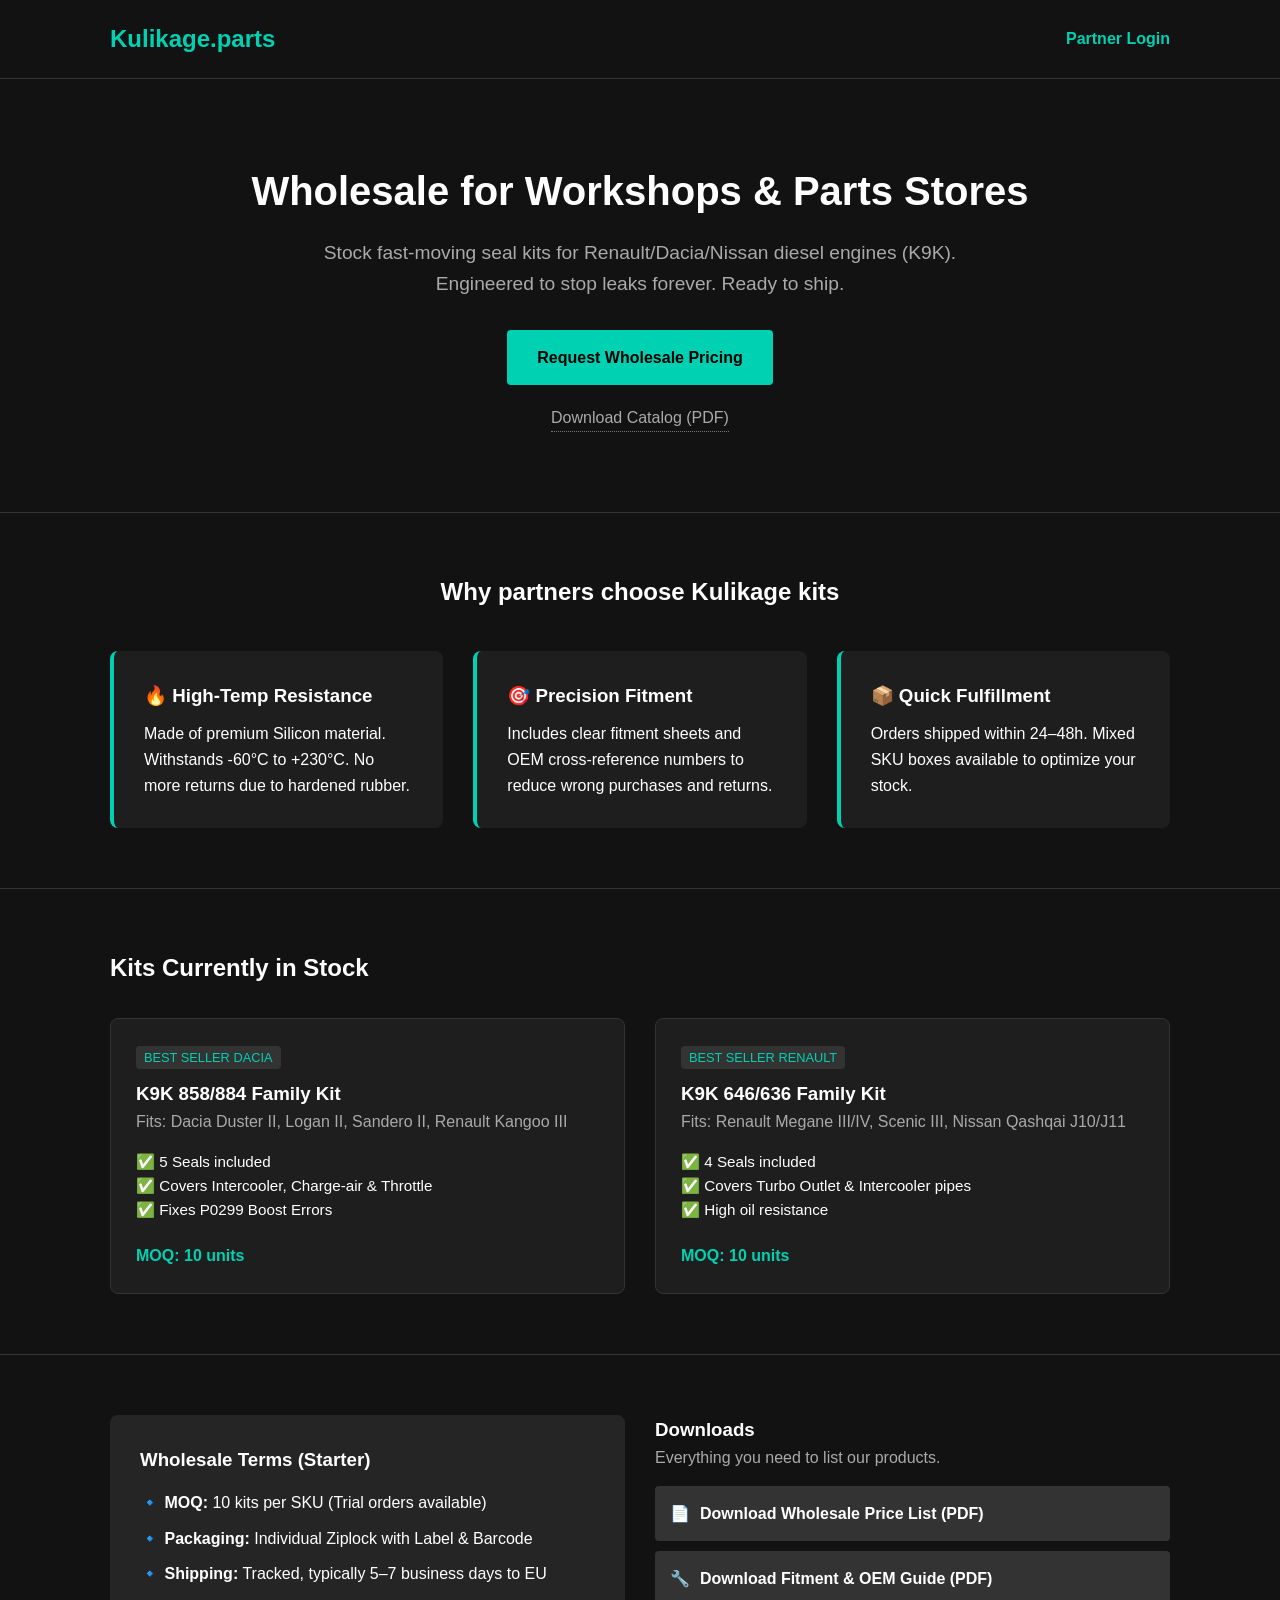
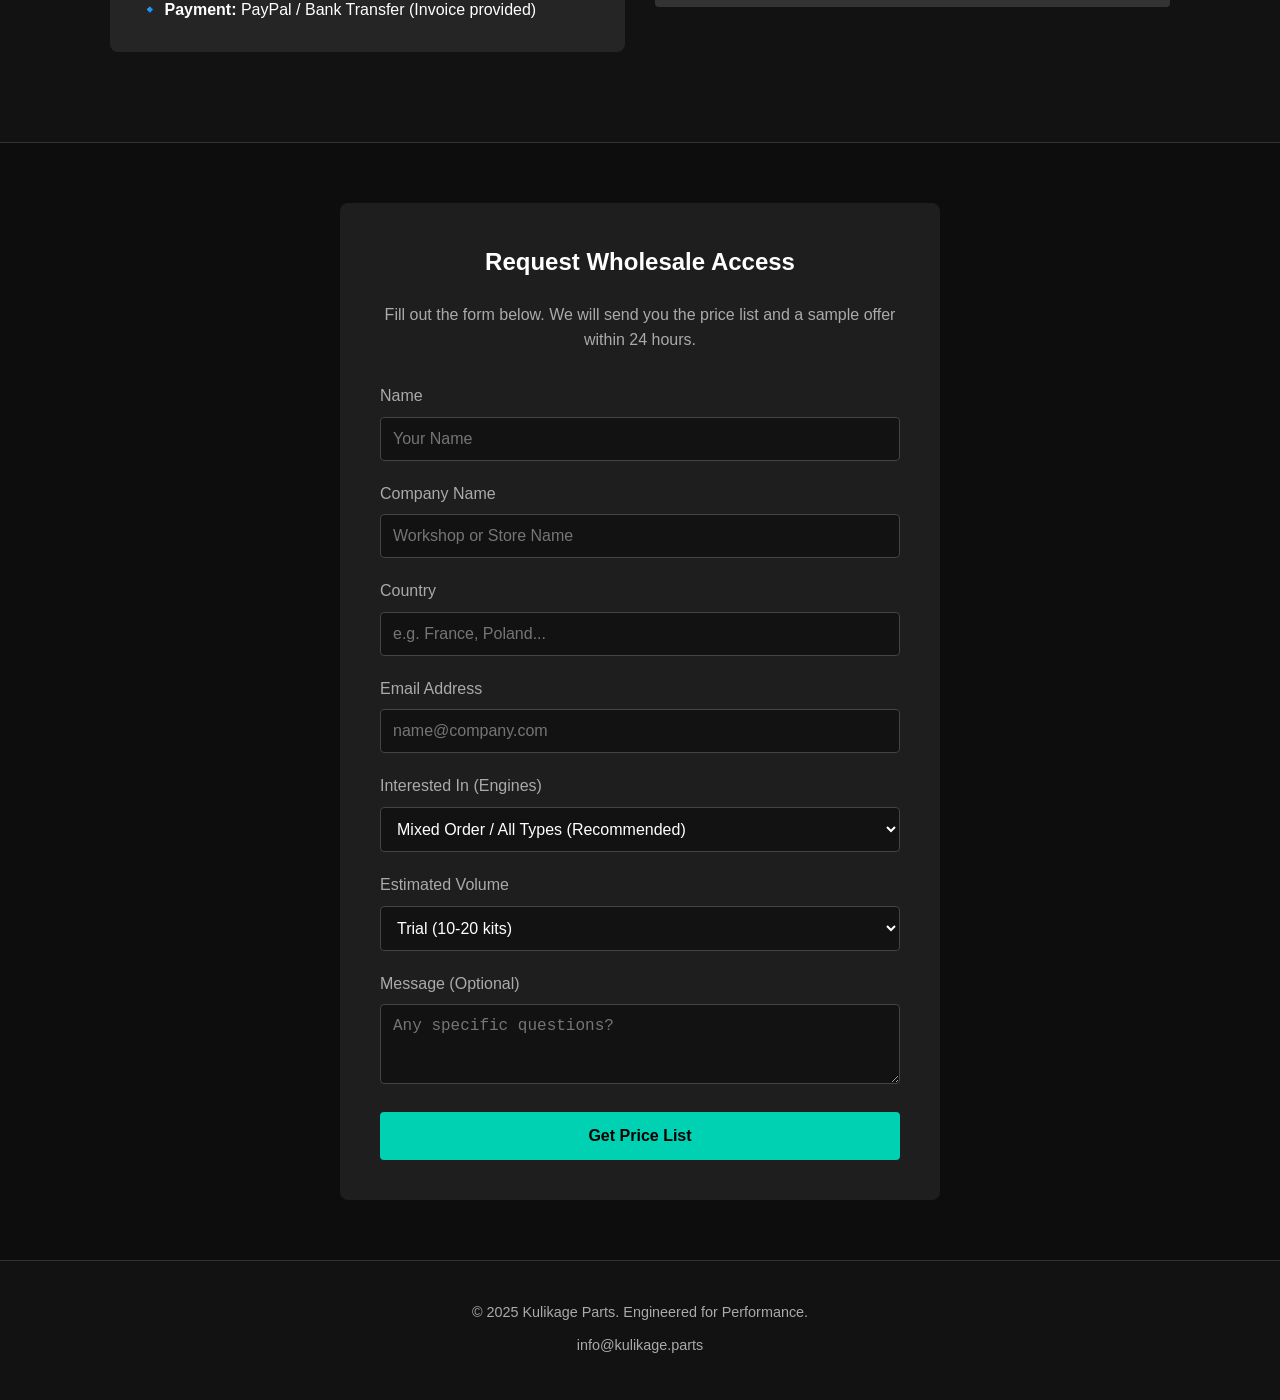
==== wholesale.html @ 888b05e3 "Update material description from FKM to Silicon" ====
<!DOCTYPE html>
<html lang="en">
<head>
    <meta charset="UTF-8">
    <meta name="viewport" content="width=device-width, initial-scale=1.0">
    <title>Wholesale Partner Program | Kulikage Parts</title>
    <meta name="description" content="Wholesale High-Temp Viton Seal Kits for Renault K9K & M9R Engines. Zero comebacks. Fast shipping.">
    <style>
        /* --- RESET & BASIC STYLES --- */
        :root {
            --primary-color: #00d1b2; /* Teal accent like your charts */
            --bg-color: #121212;
            --card-bg: #1e1e1e;
            --text-color: #ffffff;
            --text-muted: #aaaaaa;
            --font-main: 'Helvetica Neue', Helvetica, Arial, sans-serif;
        }

        * { margin: 0; padding: 0; box-sizing: border-box; }
        
        body {
            font-family: var(--font-main);
            background-color: var(--bg-color);
            color: var(--text-color);
            line-height: 1.6;
        }

        a { text-decoration: none; color: inherit; }
        ul { list-style: none; }

        /* --- LAYOUT UTILS --- */
        .container {
            max-width: 1100px;
            margin: 0 auto;
            padding: 0 20px;
        }

        section { padding: 60px 0; border-bottom: 1px solid #333; }

        /* --- HEADER --- */
        header {
            padding: 20px 0;
            border-bottom: 1px solid #333;
        }
        .nav-flex {
            display: flex;
            justify-content: space-between;
            align-items: center;
        }
        .logo { font-size: 1.5rem; font-weight: bold; color: var(--primary-color); }

        /* --- HERO SECTION --- */
        .hero {
            text-align: center;
            padding: 80px 20px;
        }
        .hero h1 {
            font-size: 2.5rem;
            margin-bottom: 15px;
            color: #fff;
        }
        .hero p {
            font-size: 1.2rem;
            color: var(--text-muted);
            margin-bottom: 30px;
        }
        .btn {
            display: inline-block;
            background-color: var(--primary-color);
            color: #000;
            padding: 15px 30px;
            font-weight: bold;
            border-radius: 4px;
            transition: 0.3s;
            border: none;
            cursor: pointer;
            font-size: 1rem;
        }
        .btn:hover { background-color: #00b89c; }
        .btn-outline {
            background: transparent;
            border: 2px solid var(--primary-color);
            color: var(--primary-color);
            margin-top: 10px;
        }
        .btn-outline:hover { background: var(--primary-color); color: #000; }

        /* --- BENEFITS GRID --- */
        .benefits-grid {
            display: grid;
            grid-template-columns: repeat(auto-fit, minmax(300px, 1fr));
            gap: 30px;
            margin-top: 40px;
        }
        .benefit-card {
            background: var(--card-bg);
            padding: 30px;
            border-radius: 8px;
            border-left: 4px solid var(--primary-color);
        }
        .benefit-card h3 { margin-bottom: 10px; }

        /* --- PRODUCTS SECTION --- */
        .products-grid {
            display: grid;
            grid-template-columns: repeat(auto-fit, minmax(300px, 1fr));
            gap: 30px;
        }
        .product-card {
            background: var(--card-bg);
            border: 1px solid #333;
            padding: 25px;
            border-radius: 8px;
        }
        .tag {
            background: #333;
            color: var(--primary-color);
            padding: 4px 8px;
            font-size: 0.8rem;
            border-radius: 4px;
            text-transform: uppercase;
        }

        /* --- TERMS & DOWNLOADS --- */
        .terms-box {
            background: #252525;
            padding: 30px;
            border-radius: 8px;
            margin-bottom: 30px;
        }
        .download-btn {
            display: flex;
            align-items: center;
            gap: 10px;
            background: #333;
            padding: 15px;
            margin-bottom: 10px;
            border-radius: 4px;
            transition: 0.2s;
        }
        .download-btn:hover { background: #444; }

        /* --- FORM --- */
        .form-box {
            max-width: 600px;
            margin: 0 auto;
            background: var(--card-bg);
            padding: 40px;
            border-radius: 8px;
        }
        .form-group { margin-bottom: 20px; }
        .form-group label { display: block; margin-bottom: 8px; color: var(--text-muted); }
        .form-control {
            width: 100%;
            padding: 12px;
            background: #121212;
            border: 1px solid #444;
            color: #fff;
            border-radius: 4px;
            font-size: 1rem;
        }
        .form-control:focus { outline: none; border-color: var(--primary-color); }
        
        /* --- FOOTER --- */
        footer {
            text-align: center;
            padding: 40px 0;
            color: var(--text-muted);
            font-size: 0.9rem;
        }

        /* MOBILE TWEAKS */
        @media (max-width: 600px) {
            .hero h1 { font-size: 2rem; }
            .form-box { padding: 20px; }
        }
    </style>
</head>
<body>

    <header>
        <div class="container nav-flex">
            <a href="/" class="logo">Kulikage.parts</a>
            <a href="#contact-form" style="color: var(--primary-color); font-weight: bold;">Partner Login</a>
        </div>
    </header>

    <section class="hero">
        <div class="container">
            <h1>Wholesale for Workshops & Parts Stores</h1>
            <p>Stock fast-moving seal kits for Renault/Dacia/Nissan diesel engines (K9K).<br>Engineered to stop leaks forever. Ready to ship.</p>
            <a href="#contact-form" class="btn">Request Wholesale Pricing</a>
            <br>
            <a href="#downloads" style="display: inline-block; margin-top: 20px; color: var(--text-muted); border-bottom: 1px dotted #777;">Download Catalog (PDF)</a>
        </div>
    </section>

    <section id="benefits">
        <div class="container">
            <h2 style="text-align: center; margin-bottom: 40px;">Why partners choose Kulikage kits</h2>
            <div class="benefits-grid">
                <div class="benefit-card">
                    <h3>🔥 High-Temp Resistance</h3>
                    <p>Made of premium Silicon material. Withstands -60°C to +230°C. No more returns due to hardened rubber.</p>
                </div>
                <div class="benefit-card">
                    <h3>🎯 Precision Fitment</h3>
                    <p>Includes clear fitment sheets and OEM cross-reference numbers to reduce wrong purchases and returns.</p>
                </div>
                <div class="benefit-card">
                    <h3>📦 Quick Fulfillment</h3>
                    <p>Orders shipped within 24–48h. Mixed SKU boxes available to optimize your stock.</p>
                </div>
            </div>
        </div>
    </section>

    <section id="products">
        <div class="container">
            <h2 style="margin-bottom: 30px;">Kits Currently in Stock</h2>
            <div class="products-grid">
                <div class="product-card">
                    <span class="tag">Best Seller Dacia</span>
                    <h3 style="margin-top: 10px;">K9K 858/884 Family Kit</h3>
                    <p style="color: var(--text-muted); margin-bottom: 15px;">Fits: Dacia Duster II, Logan II, Sandero II, Renault Kangoo III</p>
                    <ul style="margin-bottom: 20px; font-size: 0.95rem;">
                        <li>✅ 5 Seals included</li>
                        <li>✅ Covers Intercooler, Charge-air & Throttle</li>
                        <li>✅ Fixes P0299 Boost Errors</li>
                    </ul>
                    <p style="font-weight: bold; color: var(--primary-color);">MOQ: 10 units</p>
                </div>

                <div class="product-card">
                    <span class="tag">Best Seller Renault</span>
                    <h3 style="margin-top: 10px;">K9K 646/636 Family Kit</h3>
                    <p style="color: var(--text-muted); margin-bottom: 15px;">Fits: Renault Megane III/IV, Scenic III, Nissan Qashqai J10/J11</p>
                    <ul style="margin-bottom: 20px; font-size: 0.95rem;">
                        <li>✅ 4 Seals included</li>
                        <li>✅ Covers Turbo Outlet & Intercooler pipes</li>
                        <li>✅ High oil resistance</li>
                    </ul>
                    <p style="font-weight: bold; color: var(--primary-color);">MOQ: 10 units</p>
                </div>
            </div>
        </div>
    </section>

    <section id="terms">
        <div class="container">
            <div class="products-grid">
                <div class="terms-box">
                    <h3>Wholesale Terms (Starter)</h3>
                    <ul style="margin-top: 15px;">
                        <li style="margin-bottom: 10px;">🔹 <strong>MOQ:</strong> 10 kits per SKU (Trial orders available)</li>
                        <li style="margin-bottom: 10px;">🔹 <strong>Packaging:</strong> Individual Ziplock with Label & Barcode</li>
                        <li style="margin-bottom: 10px;">🔹 <strong>Shipping:</strong> Tracked, typically 5–7 business days to EU</li>
                        <li>🔹 <strong>Payment:</strong> PayPal / Bank Transfer (Invoice provided)</li>
                    </ul>
                </div>
                
                <div id="downloads">
                    <h3>Downloads</h3>
                    <p style="margin-bottom: 15px; color: var(--text-muted);">Everything you need to list our products.</p>
                    
                    <a href="/assets/kulikage-wholesale-list.pdf" target="_blank" class="download-btn">
                        📄 <strong>Download Wholesale Price List (PDF)</strong>
                    </a>
                    <a href="/assets/kulikage-fitment-guide.pdf" target="_blank" class="download-btn">
                        🔧 <strong>Download Fitment & OEM Guide (PDF)</strong>
                    </a>
                </div>
            </div>
        </div>
    </section>

    <section id="contact-form" style="background-color: #0d0d0d;">
        <div class="container">
            <div class="form-box">
                <h2 style="text-align: center; margin-bottom: 20px;">Request Wholesale Access</h2>
                <p style="text-align: center; color: var(--text-muted); margin-bottom: 30px;">
                    Fill out the form below. We will send you the price list and a sample offer within 24 hours.
                </p>

                <form action="https://formspree.io/f/YOUR_FORM_ID_HERE" method="POST">
                    
                    <div class="form-group">
                        <label>Name</label>
                        <input type="text" name="name" class="form-control" placeholder="Your Name" required>
                    </div>

                    <div class="form-group">
                        <label>Company Name</label>
                        <input type="text" name="company" class="form-control" placeholder="Workshop or Store Name" required>
                    </div>

                    <div class="form-group">
                        <label>Country</label>
                        <input type="text" name="country" class="form-control" placeholder="e.g. France, Poland..." required>
                    </div>

                    <div class="form-group">
                        <label>Email Address</label>
                        <input type="email" name="email" class="form-control" placeholder="name@company.com" required>
                    </div>

                    <div class="form-group">
                        <label>Interested In (Engines)</label>
                        <select name="engine_interest" class="form-control">
                            <option value="Mixed Order (All Types)">Mixed Order / All Types (Recommended)</option>
                            <option disabled>--- Dacia ---</option>
                            <option value="K9K 858 (Duster II Euro 6)">K9K 858 (Duster II Euro 6)</option>
                            <option value="K9K 884 (Dokker/Lodgy)">K9K 884 (Dokker/Lodgy 90hp)</option>
                            <option disabled>--- Renault ---</option>
                            <option value="K9K 646 (Megane III/IV Euro 5)">K9K 646 (Megane III/IV Euro 5)</option>
                            <option value="K9K 836 (Megane IV Euro 6)">K9K 836 (Megane IV Euro 6)</option>
                            <option disabled>--- Heavy Duty ---</option>
                            <option value="M9R (2.0 dCi)">M9R (2.0 dCi)</option>
                        </select>
                    </div>

                    <div class="form-group">
                        <label>Estimated Volume</label>
                        <select name="volume" class="form-control">
                            <option value="Trial (10-20 kits)">Trial (10-20 kits)</option>
                            <option value="Regular (50+ kits/mo)">Regular (50+ kits/mo)</option>
                            <option value="Large (100+ kits/mo)">Large (100+ kits/mo)</option>
                        </select>
                    </div>

                    <div class="form-group">
                        <label>Message (Optional)</label>
                        <textarea name="message" class="form-control" rows="3" placeholder="Any specific questions?"></textarea>
                    </div>

                    <button type="submit" class="btn" style="width: 100%;">Get Price List</button>
                </form>
            </div>
        </div>
    </section>

    <footer>
        <div class="container">
            <p>&copy; 2025 Kulikage Parts. Engineered for Performance.</p>
            <p style="margin-top: 10px;">
                <a href="mailto:info@kulikage.parts">info@kulikage.parts</a>
                </p>
        </div>
    </footer>

</body>
</html>
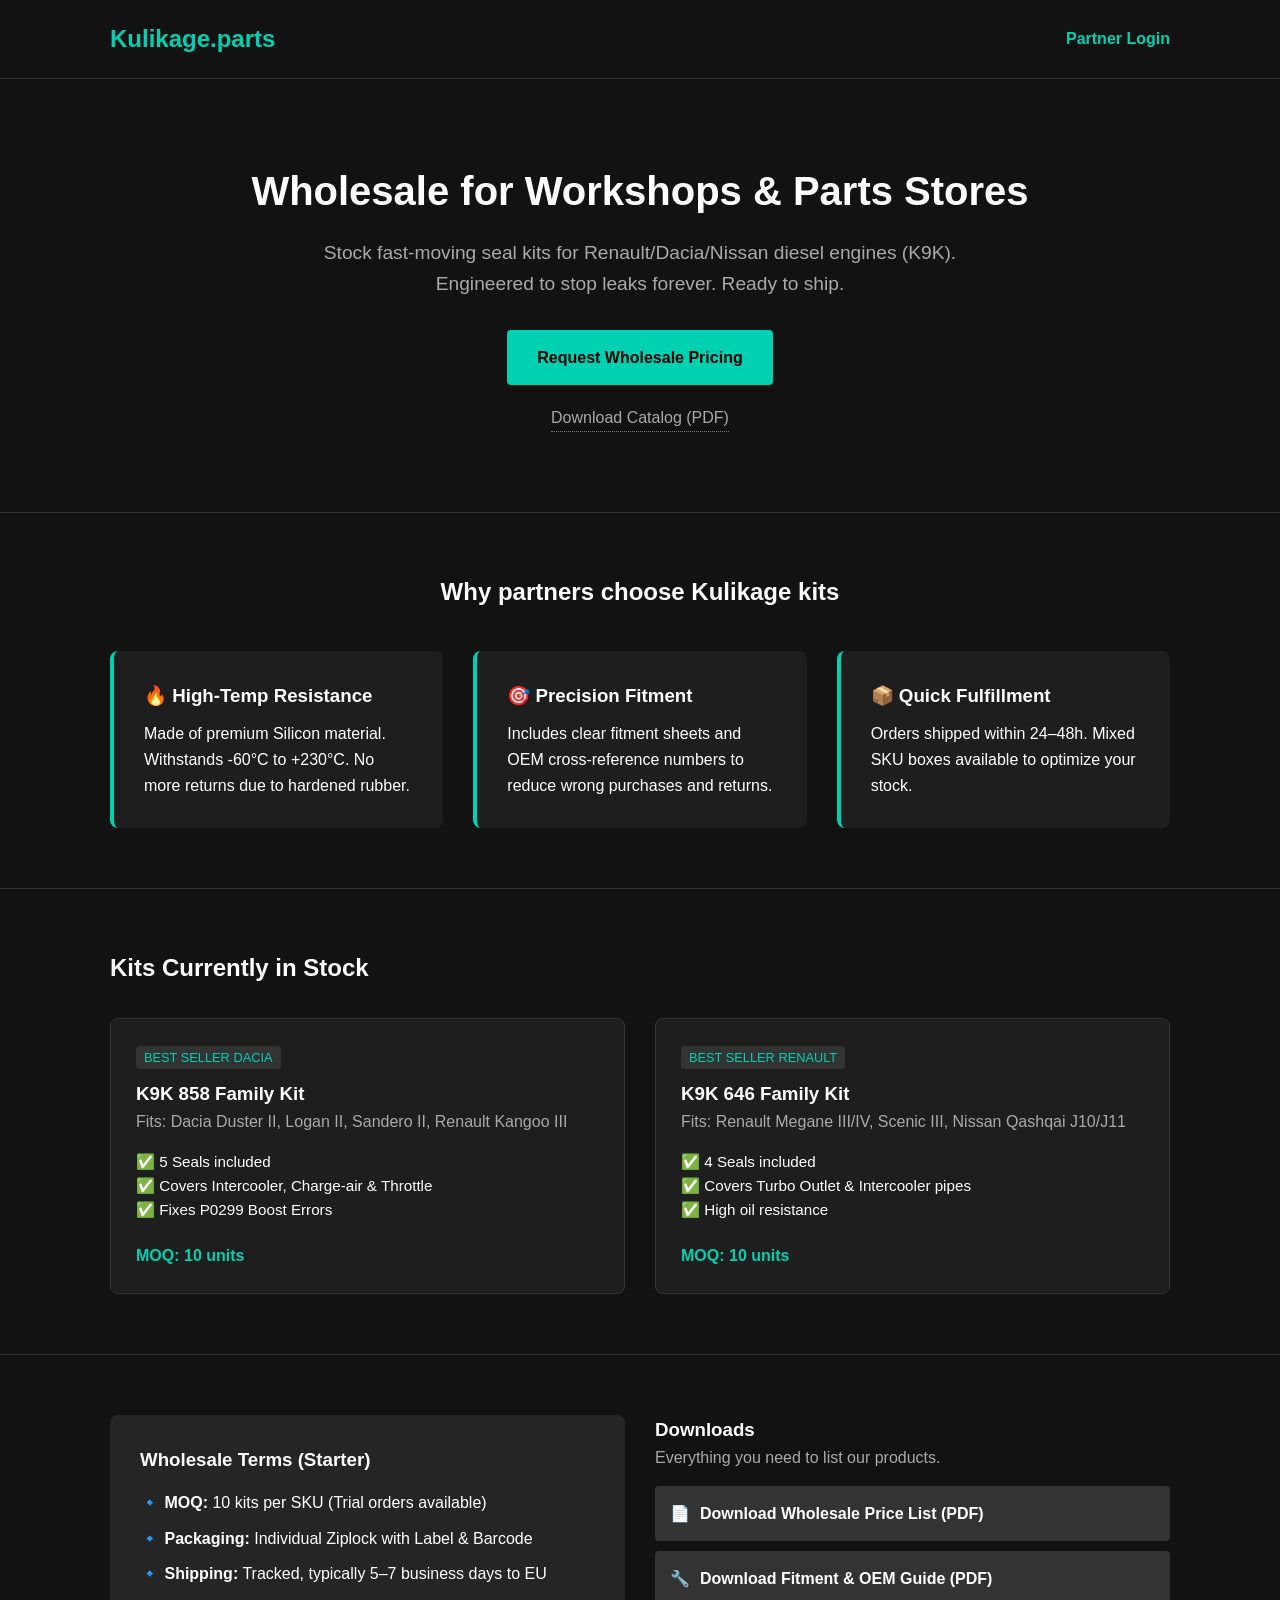
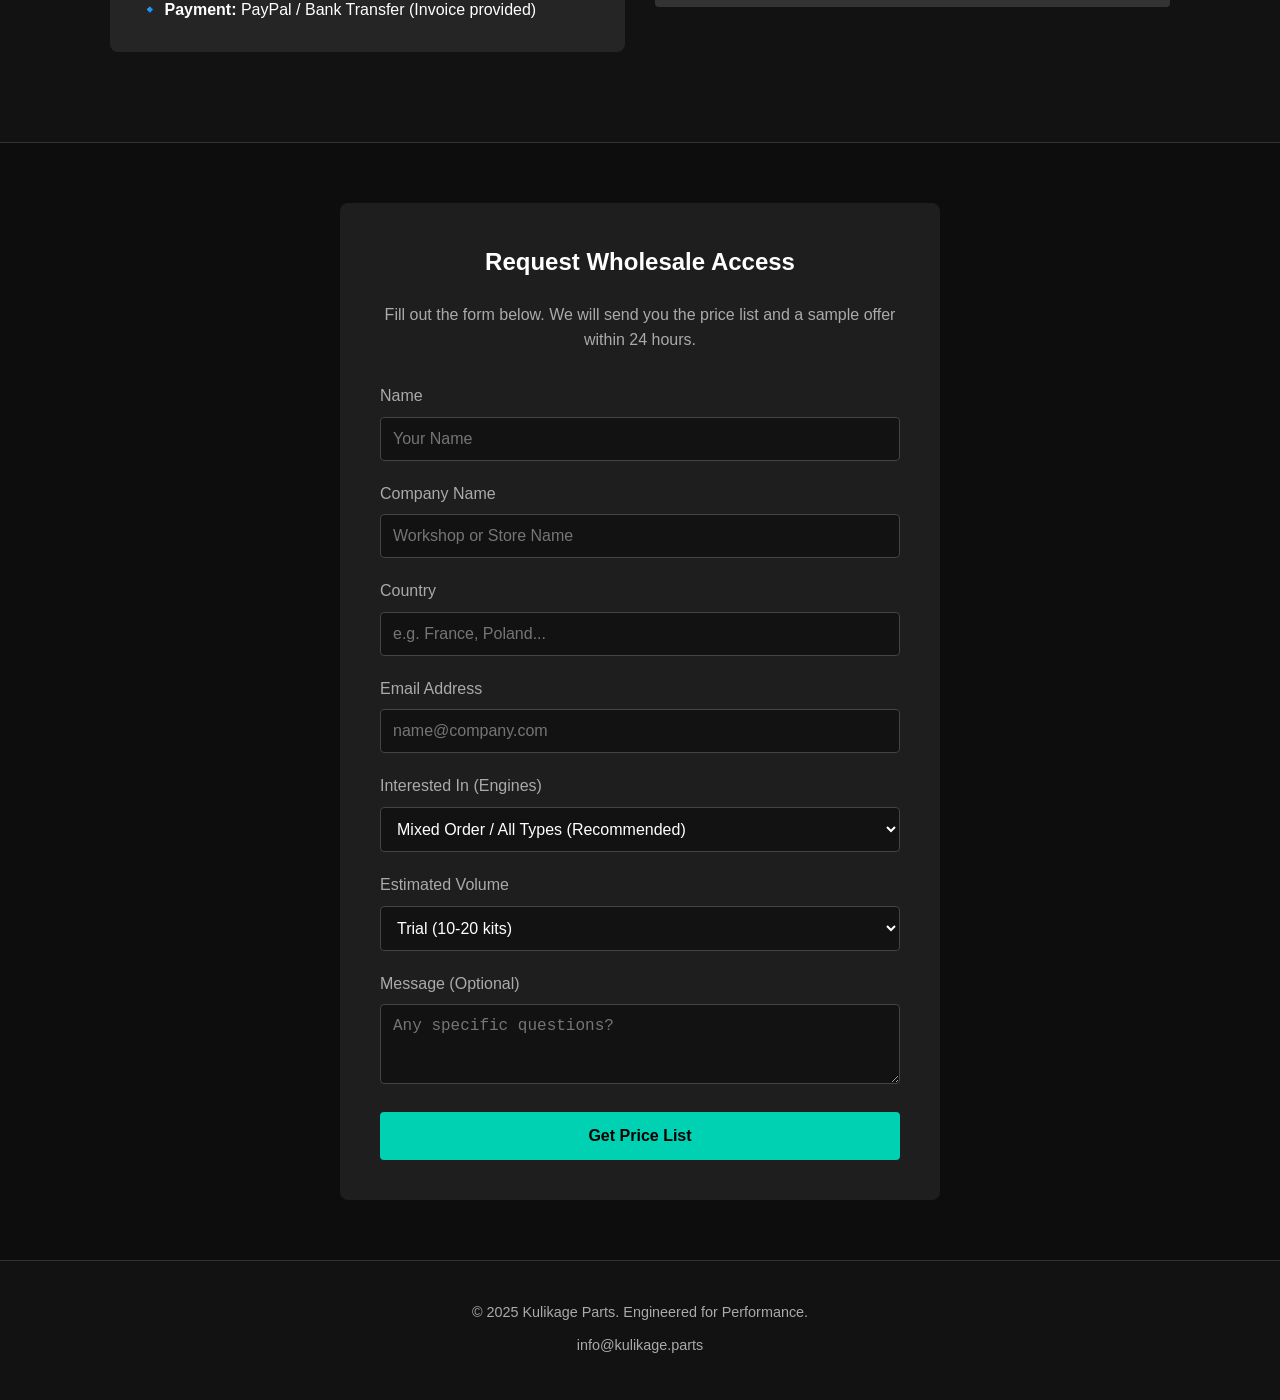
==== commit dcc9ff2a: "Update product kit names in wholesale.html" ====
--- a/wholesale.html
+++ b/wholesale.html
@@ -175,6 +175,7 @@
             .form-box { padding: 20px; }
         }
     </style>
+      <link rel="icon" href="assets/favicon.png" />
 </head>
 <body>
 
@@ -221,7 +222,7 @@
             <div class="products-grid">
                 <div class="product-card">
                     <span class="tag">Best Seller Dacia</span>
-                    <h3 style="margin-top: 10px;">K9K 858/884 Family Kit</h3>
+                    <h3 style="margin-top: 10px;">K9K 858 Family Kit</h3>
                     <p style="color: var(--text-muted); margin-bottom: 15px;">Fits: Dacia Duster II, Logan II, Sandero II, Renault Kangoo III</p>
                     <ul style="margin-bottom: 20px; font-size: 0.95rem;">
                         <li>✅ 5 Seals included</li>
@@ -233,7 +234,7 @@
 
                 <div class="product-card">
                     <span class="tag">Best Seller Renault</span>
-                    <h3 style="margin-top: 10px;">K9K 646/636 Family Kit</h3>
+                    <h3 style="margin-top: 10px;">K9K 646 Family Kit</h3>
                     <p style="color: var(--text-muted); margin-bottom: 15px;">Fits: Renault Megane III/IV, Scenic III, Nissan Qashqai J10/J11</p>
                     <ul style="margin-bottom: 20px; font-size: 0.95rem;">
                         <li>✅ 4 Seals included</li>
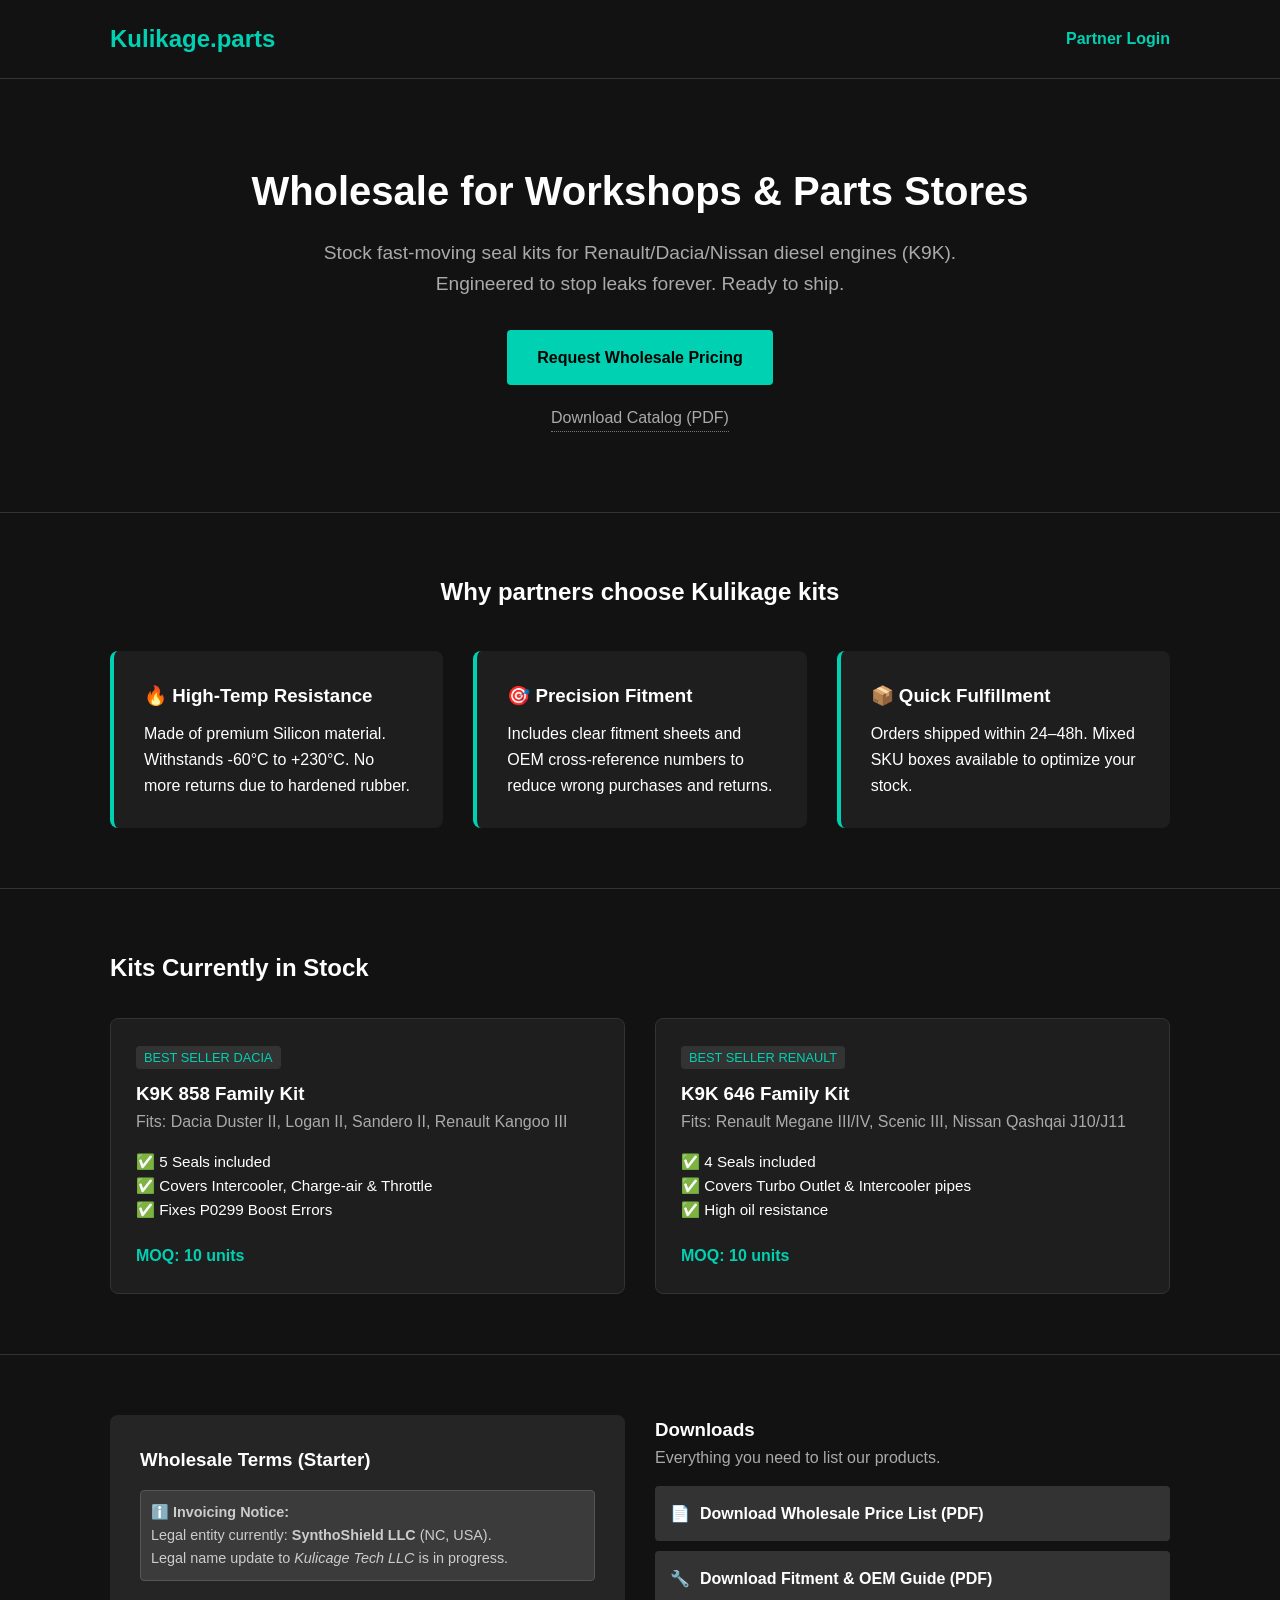
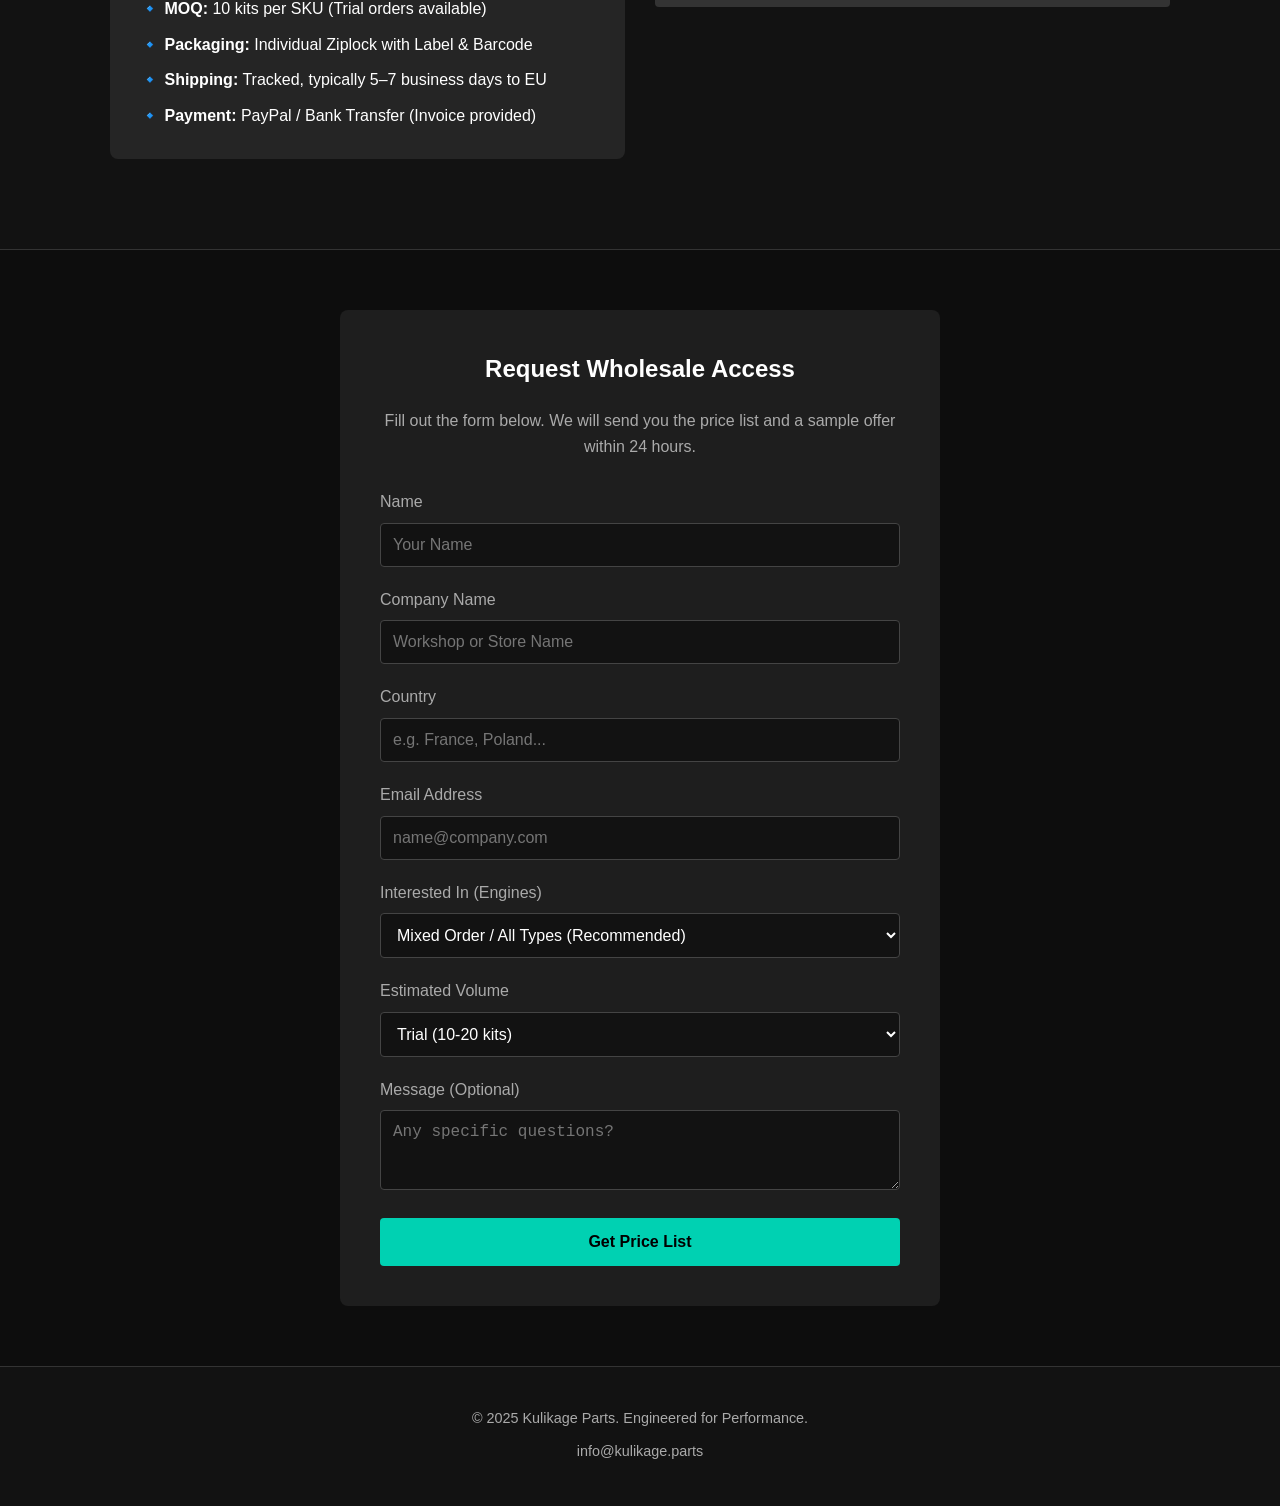
==== commit d93a833a: "Update wholesale.html" ====
--- a/wholesale.html
+++ b/wholesale.html
@@ -252,6 +252,11 @@
             <div class="products-grid">
                 <div class="terms-box">
                     <h3>Wholesale Terms (Starter)</h3>
+                    <div style="background: rgba(255, 255, 255, 0.1); border: 1px solid #555; padding: 10px; margin: 15px 0; border-radius: 4px; font-size: 0.9rem; color: #ccc;">
+                        ℹ️ <strong>Invoicing Notice:</strong><br>
+                        Legal entity currently: <strong>SynthoShield LLC</strong> (NC, USA).<br>
+                        Legal name update to <em>Kulicage Tech LLC</em> is in progress.
+                    </div>
                     <ul style="margin-top: 15px;">
                         <li style="margin-bottom: 10px;">🔹 <strong>MOQ:</strong> 10 kits per SKU (Trial orders available)</li>
                         <li style="margin-bottom: 10px;">🔹 <strong>Packaging:</strong> Individual Ziplock with Label & Barcode</li>
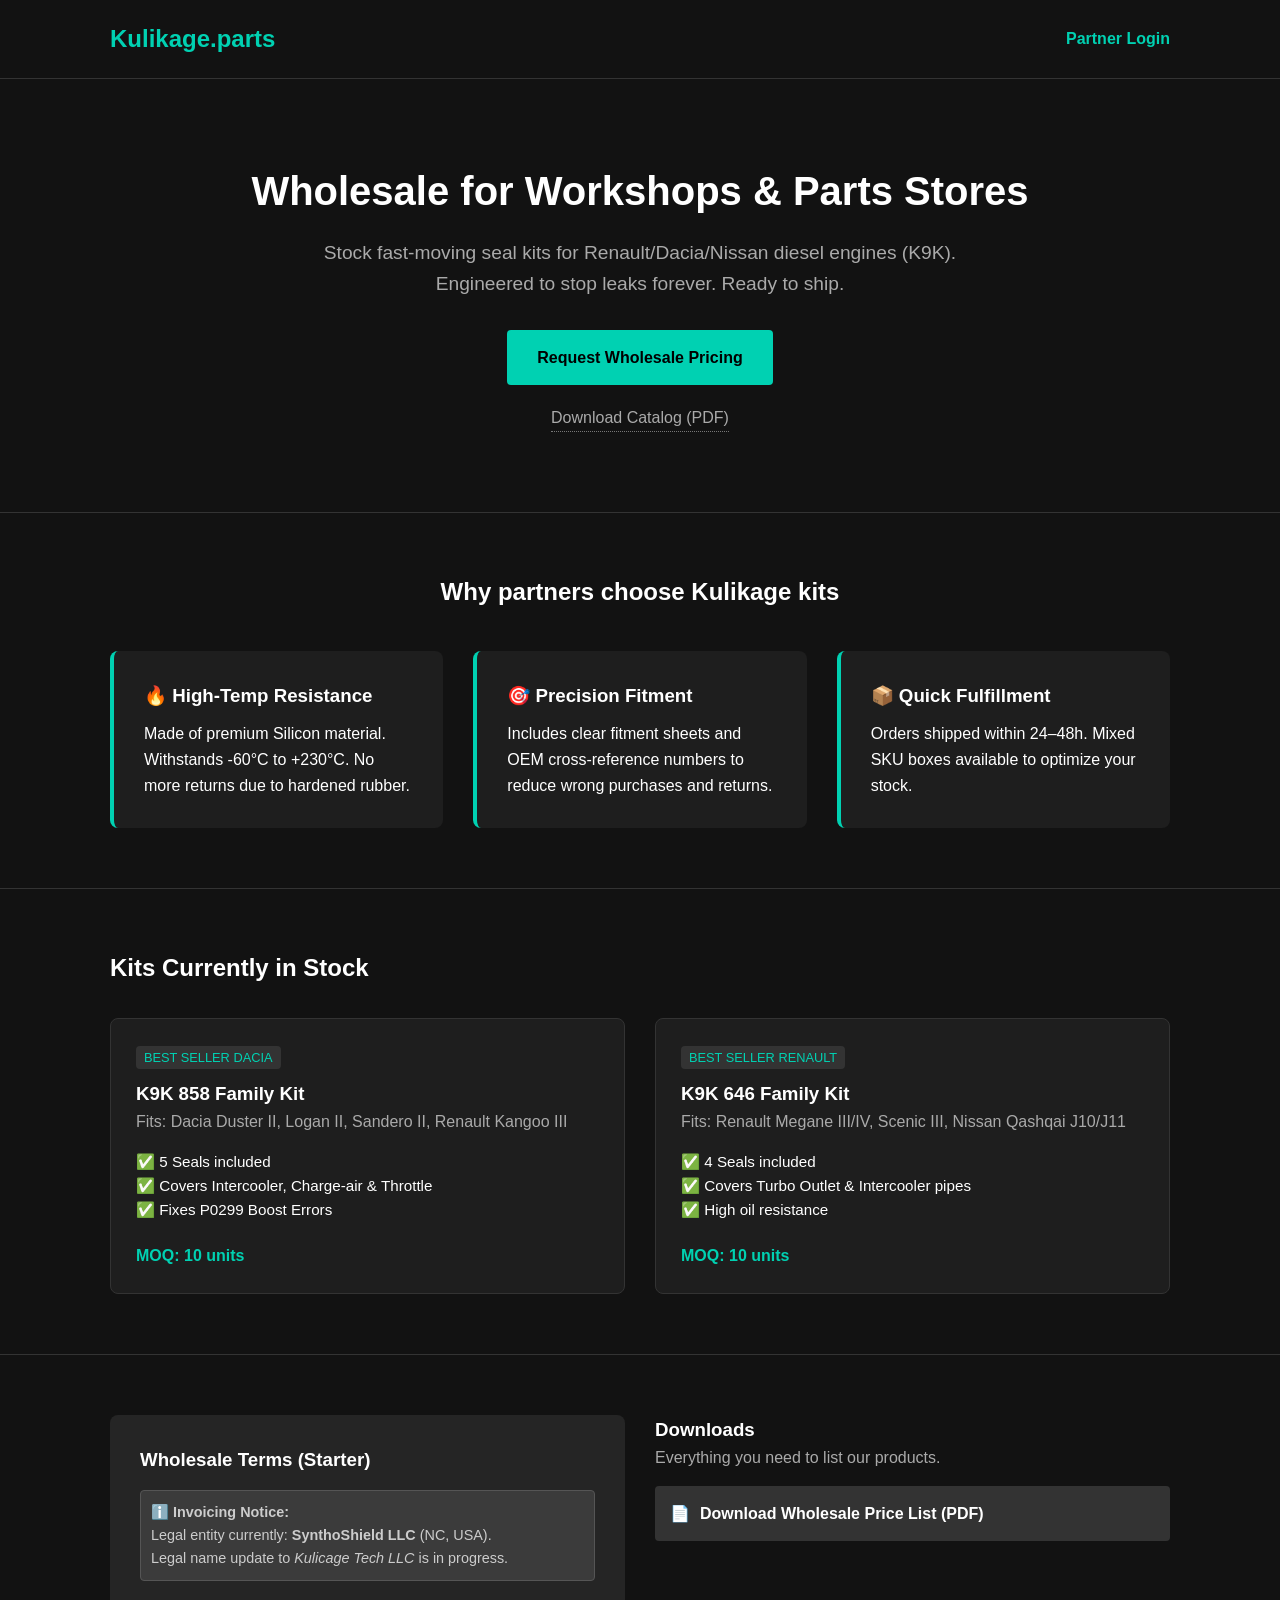
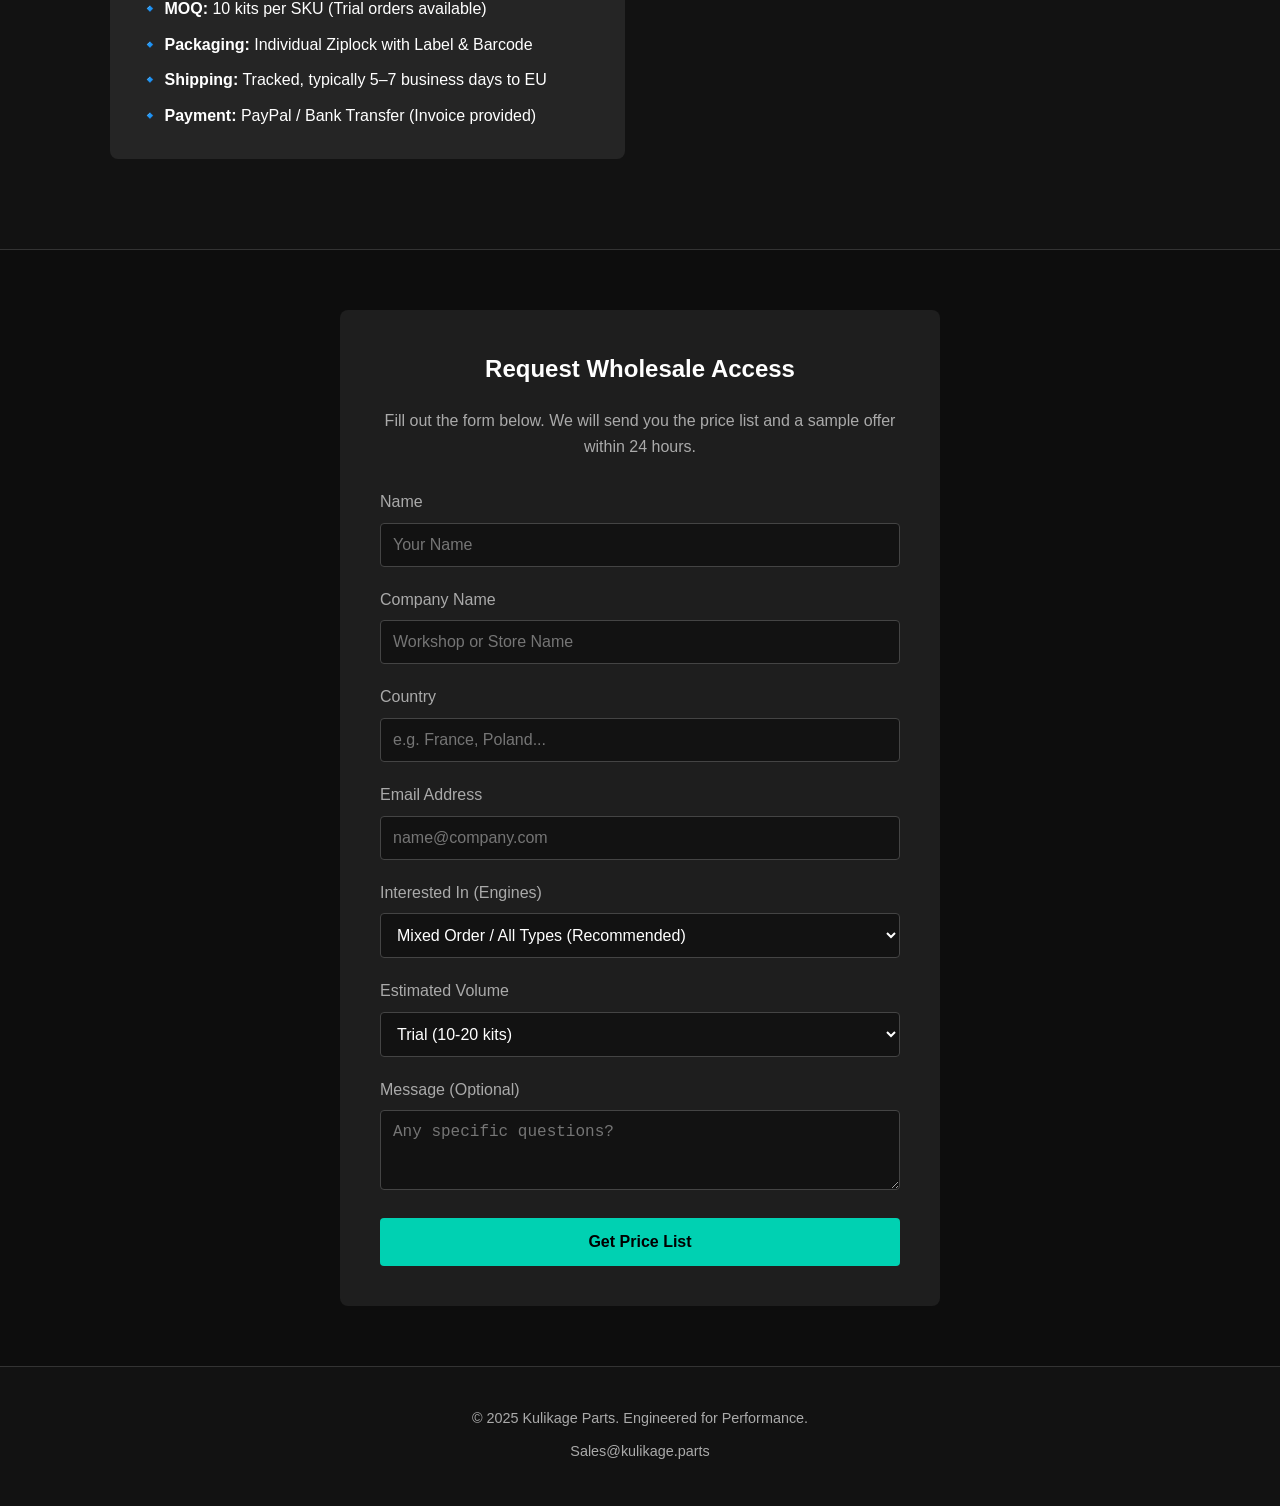
==== commit 39e49fa5: "Update wholesale.html" ====
--- a/wholesale.html
+++ b/wholesale.html
@@ -272,9 +272,7 @@
                     <a href="/assets/kulikage-wholesale-list.pdf" target="_blank" class="download-btn">
                         📄 <strong>Download Wholesale Price List (PDF)</strong>
                     </a>
-                    <a href="/assets/kulikage-fitment-guide.pdf" target="_blank" class="download-btn">
-                        🔧 <strong>Download Fitment & OEM Guide (PDF)</strong>
-                    </a>
+                
                 </div>
             </div>
         </div>
@@ -349,7 +347,7 @@
         <div class="container">
             <p>&copy; 2025 Kulikage Parts. Engineered for Performance.</p>
             <p style="margin-top: 10px;">
-                <a href="mailto:info@kulikage.parts">info@kulikage.parts</a>
+                <a href="mailto:Sales@kulikage.parts">Sales@kulikage.parts</a>
                 </p>
         </div>
     </footer>
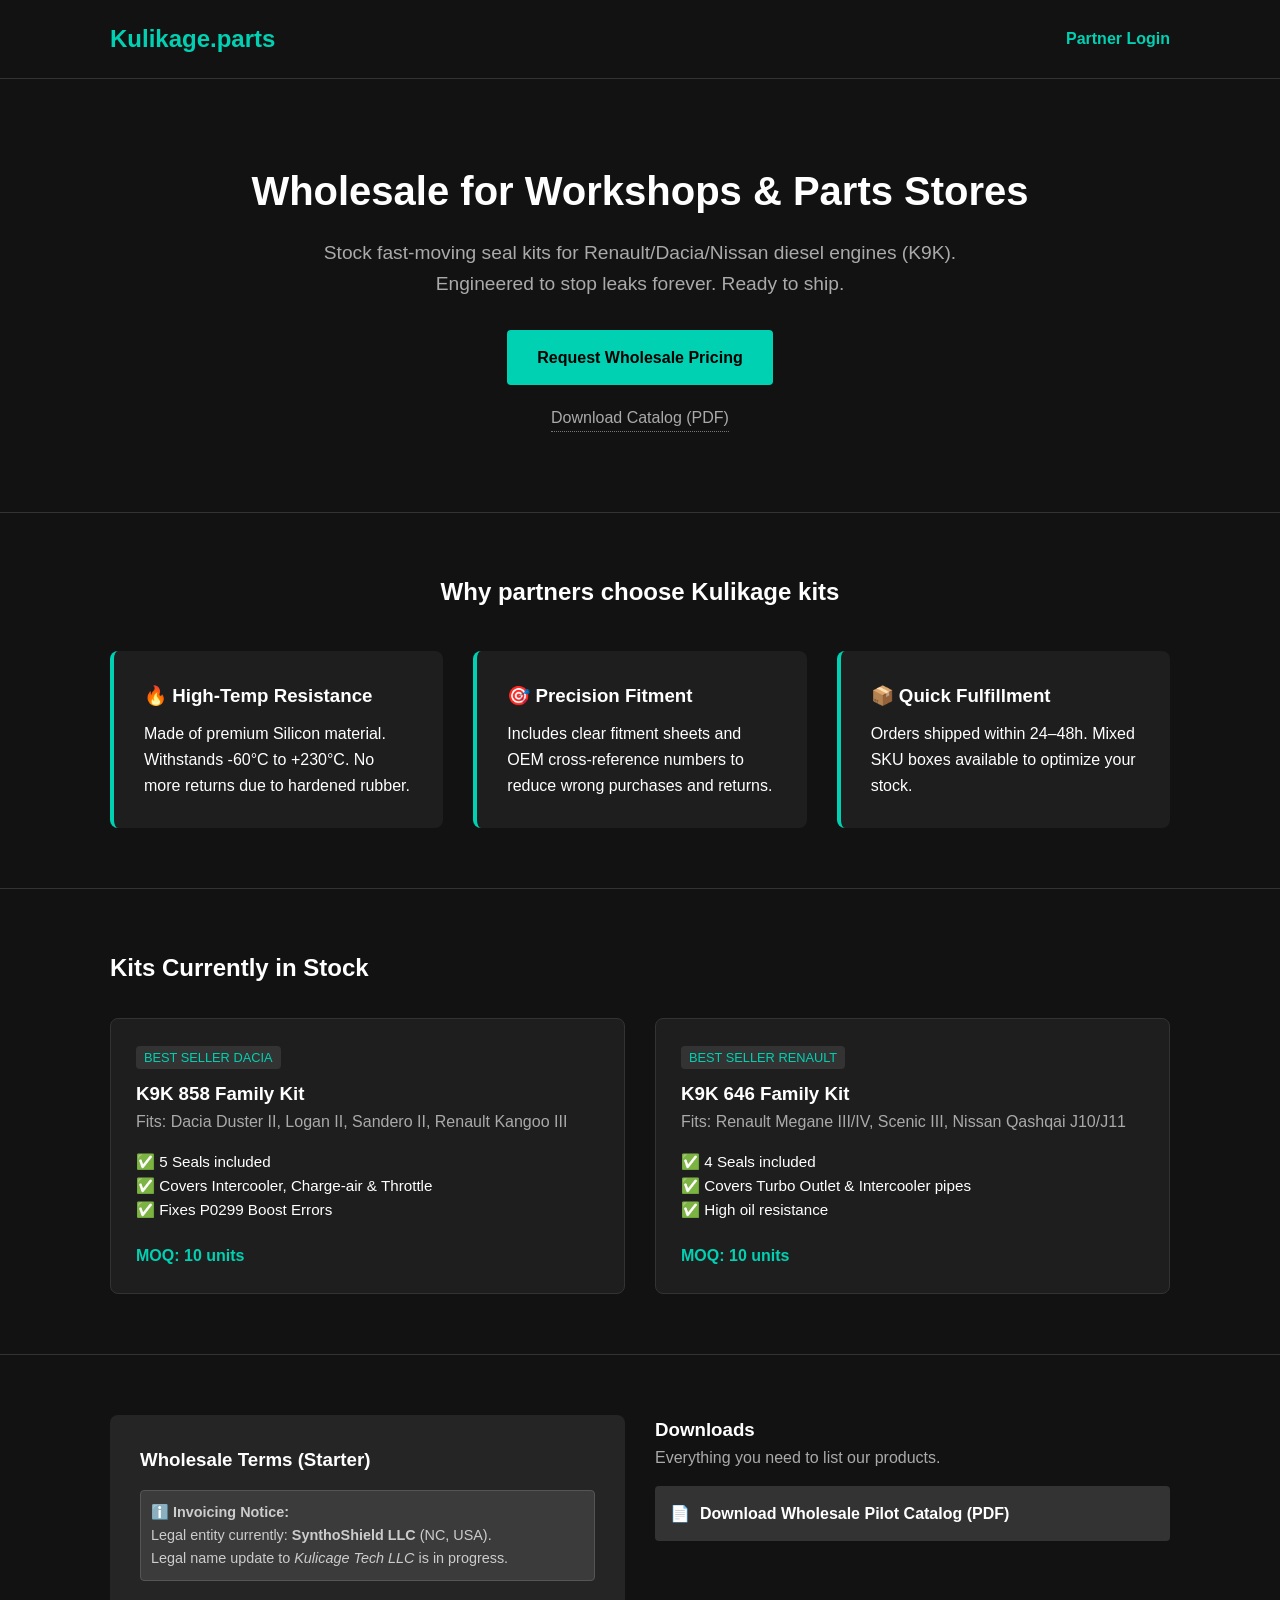
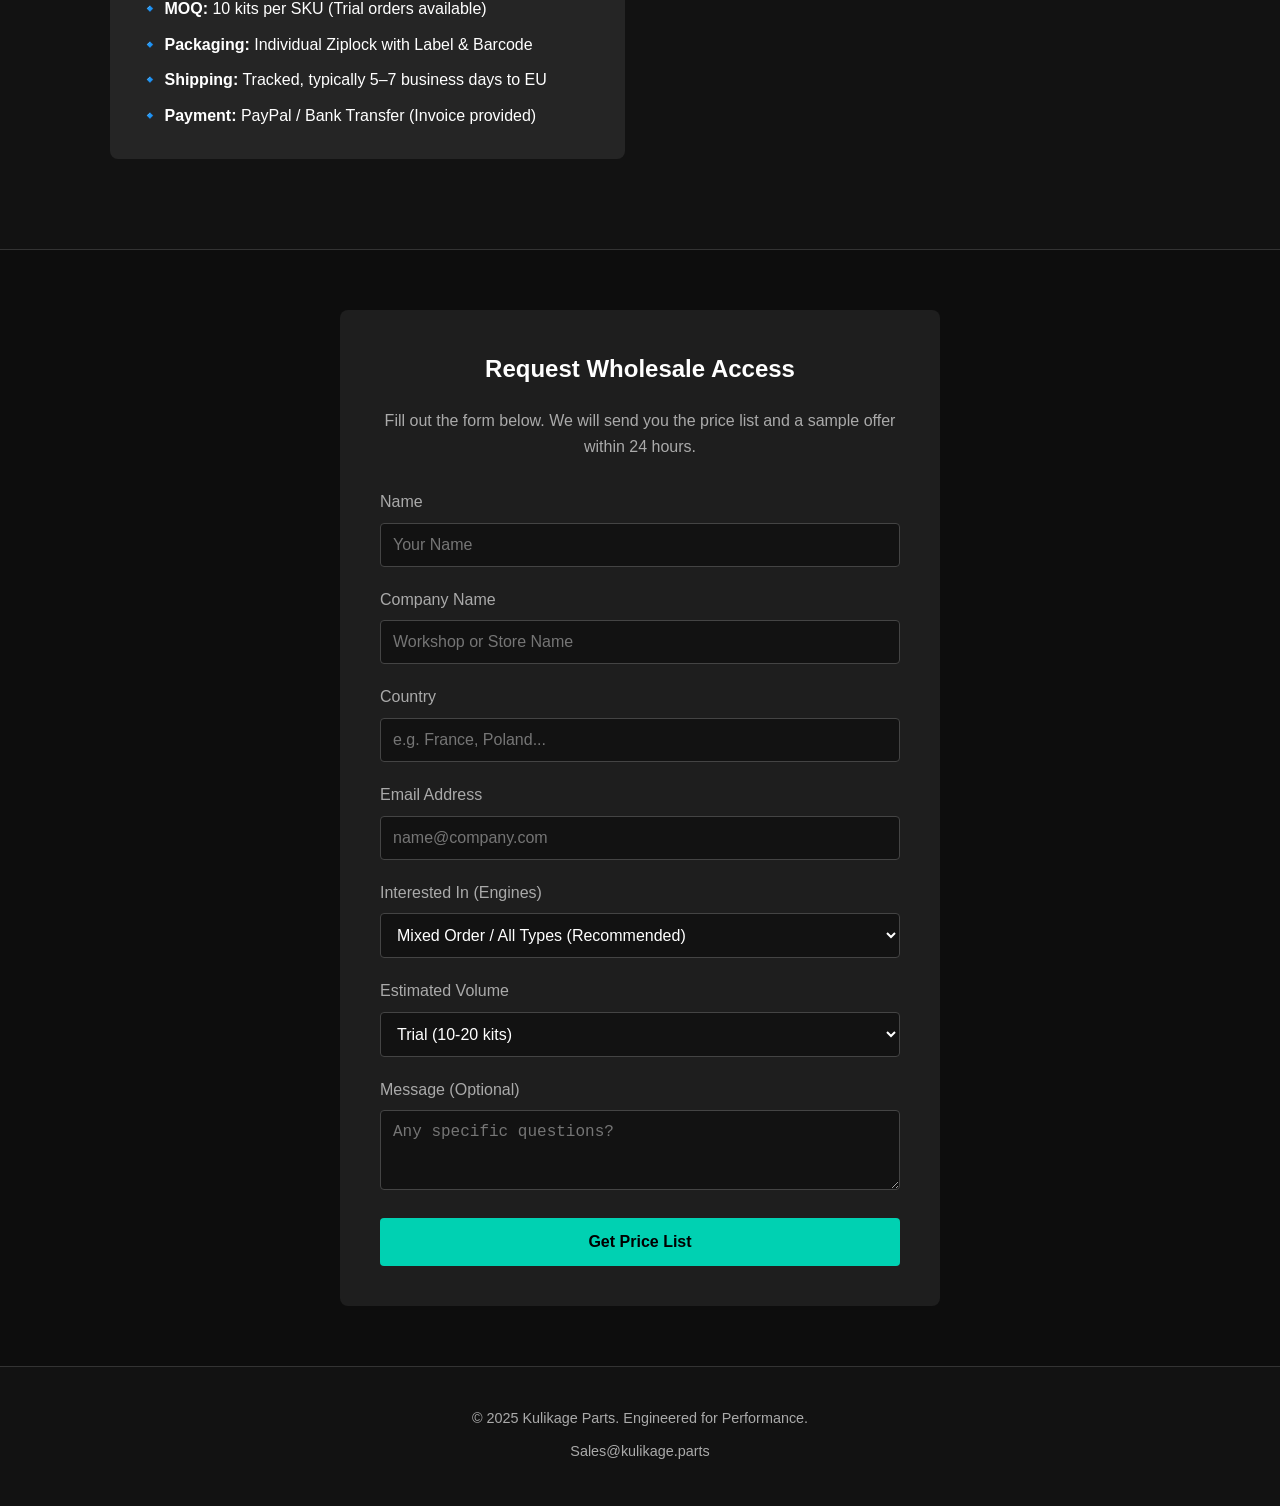
==== commit 1c64724e: "Update wholesale.html" ====
--- a/wholesale.html
+++ b/wholesale.html
@@ -269,8 +269,8 @@
                     <h3>Downloads</h3>
                     <p style="margin-bottom: 15px; color: var(--text-muted);">Everything you need to list our products.</p>
                     
-                    <a href="/assets/kulikage-wholesale-list.pdf" target="_blank" class="download-btn">
-                        📄 <strong>Download Wholesale Price List (PDF)</strong>
+                    <a href="/assets/WholesalePilotCatalog.pdf" target="_blank" class="download-btn">
+                        📄 <strong>Download Wholesale Pilot Catalog (PDF)</strong>
                     </a>
                 
                 </div>
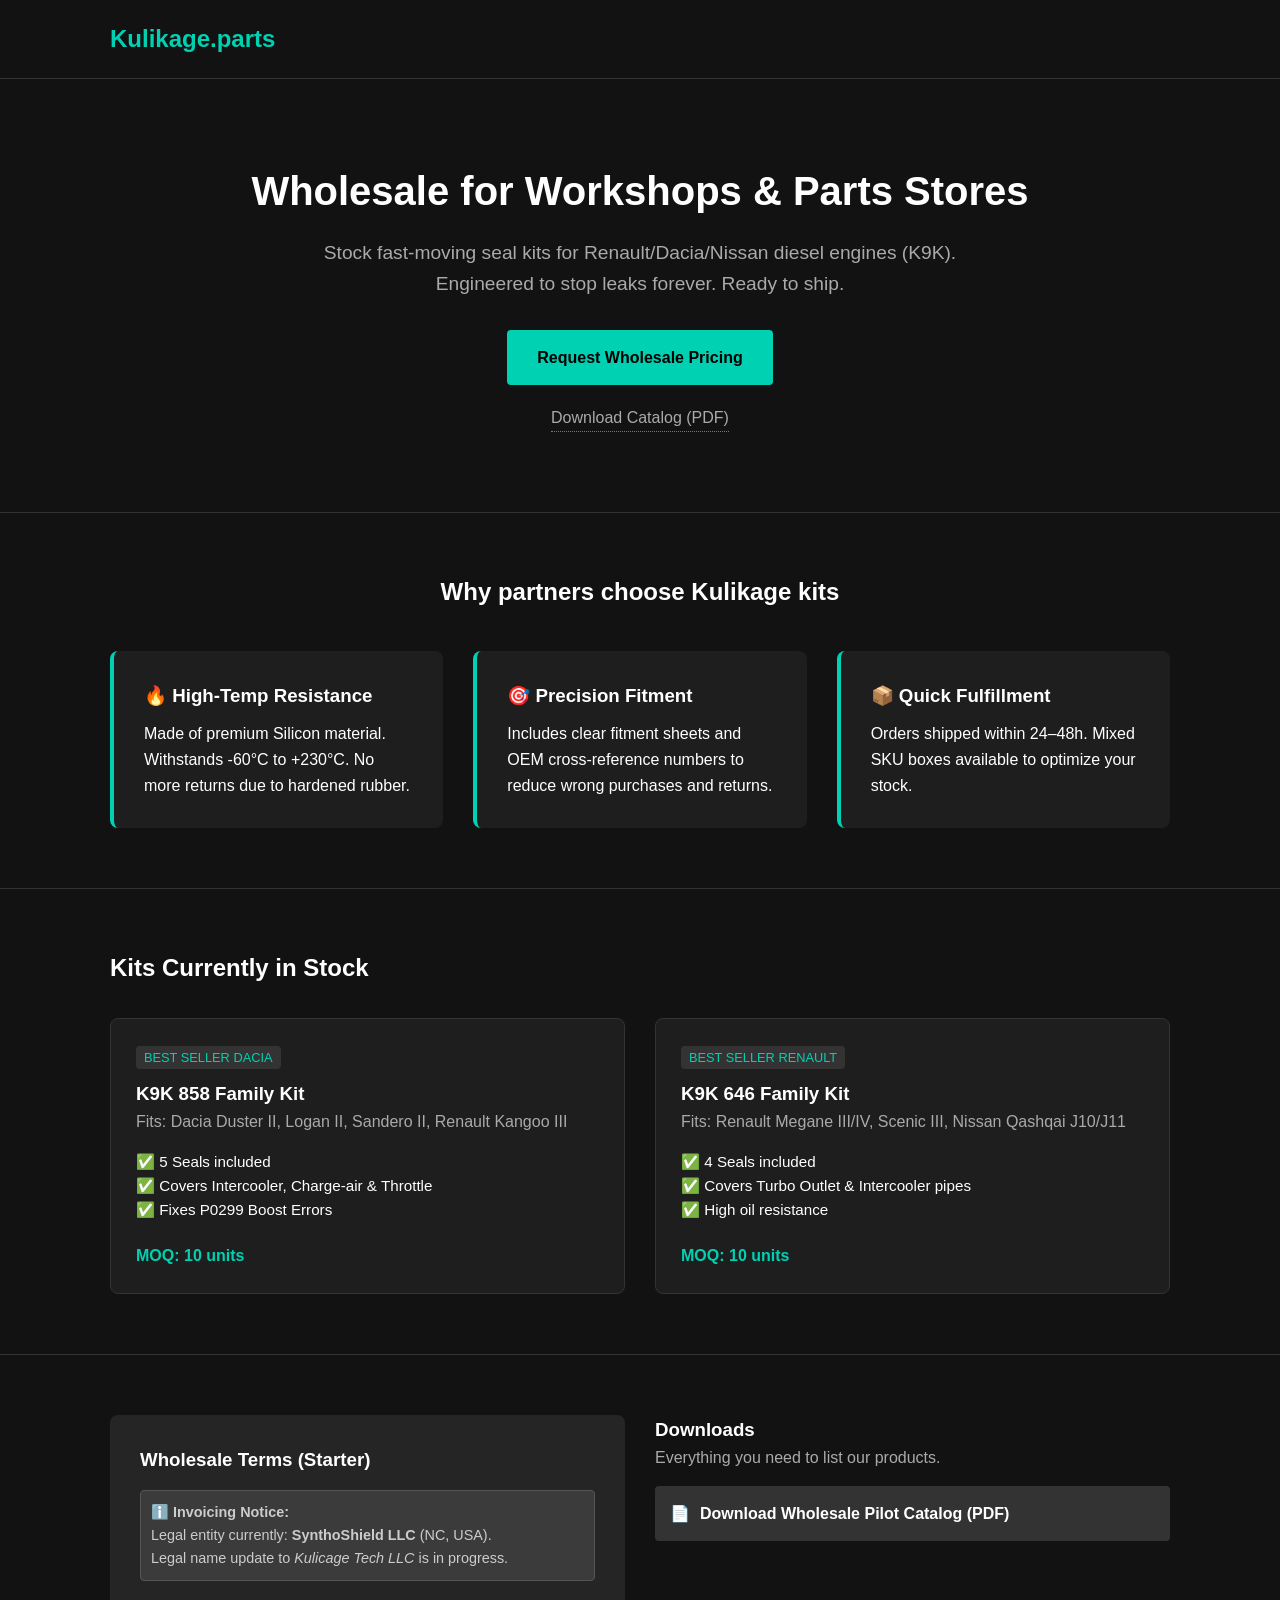
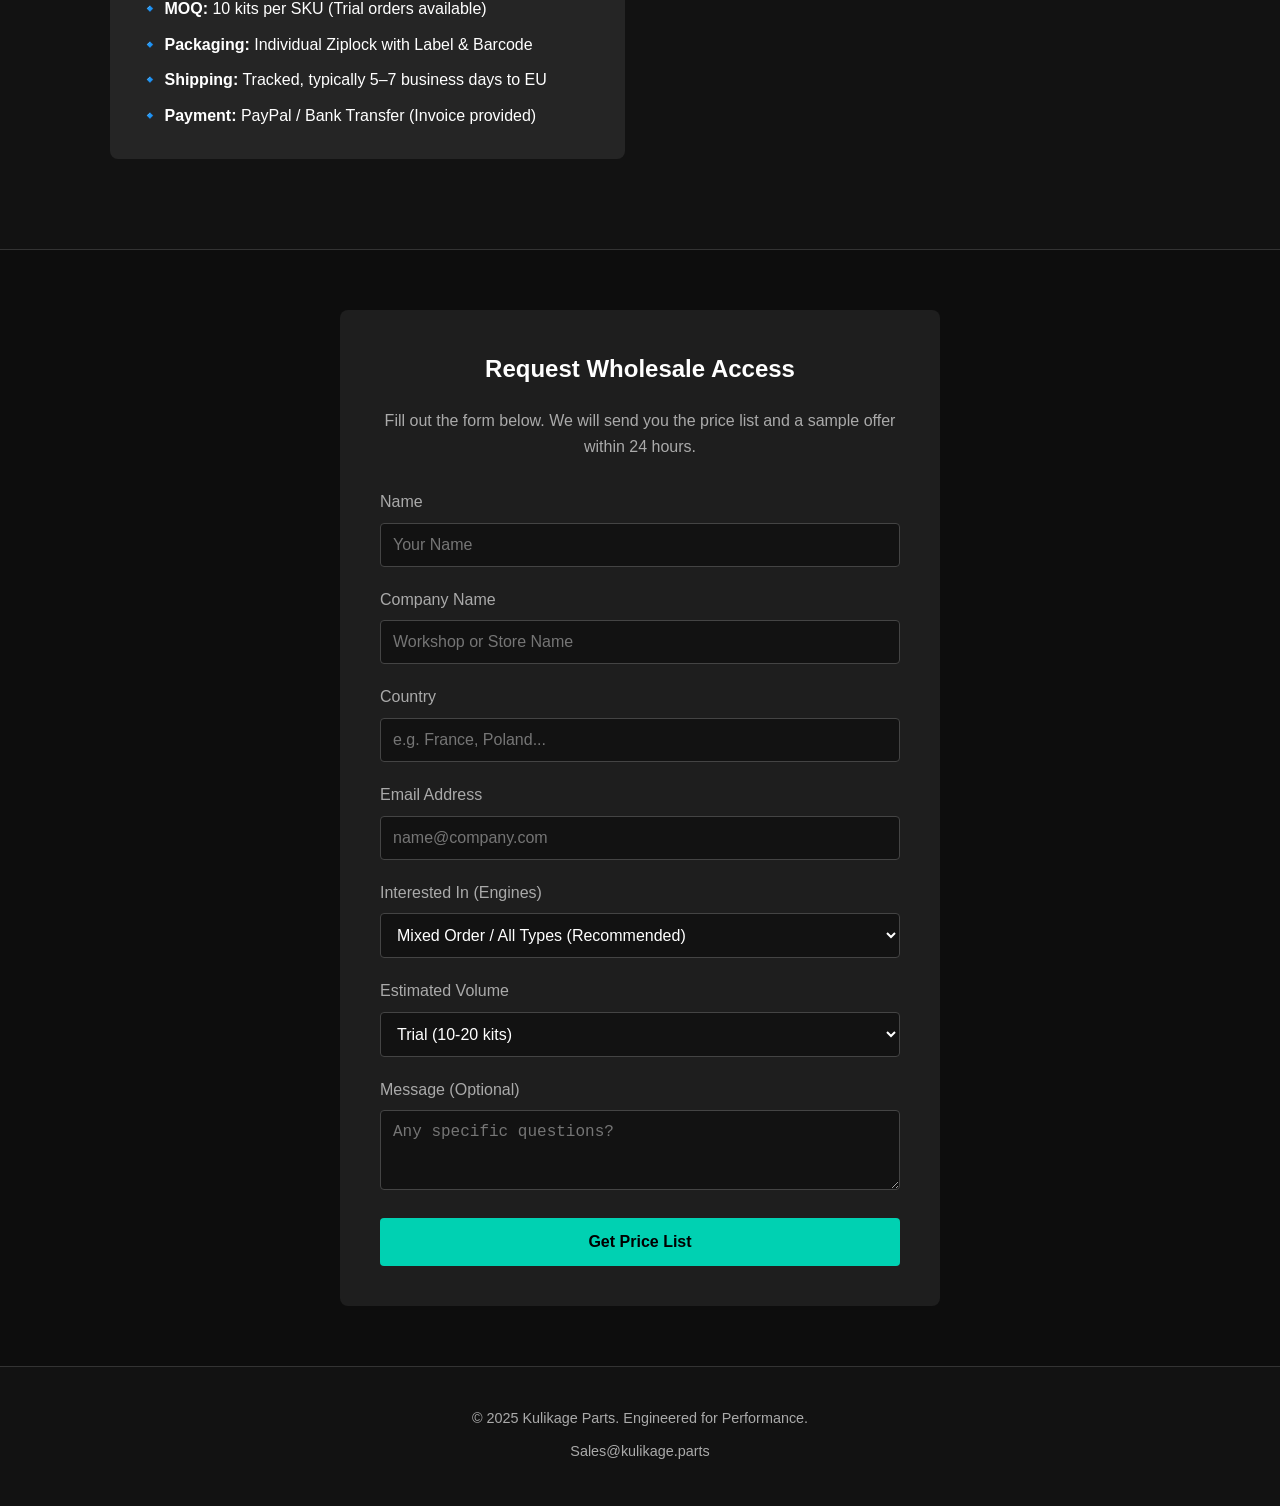
==== commit c6feadfd: "Update wholesale.html" ====
--- a/wholesale.html
+++ b/wholesale.html
@@ -182,7 +182,7 @@
     <header>
         <div class="container nav-flex">
             <a href="/" class="logo">Kulikage.parts</a>
-            <a href="#contact-form" style="color: var(--primary-color); font-weight: bold;">Partner Login</a>
+            
         </div>
     </header>
 
